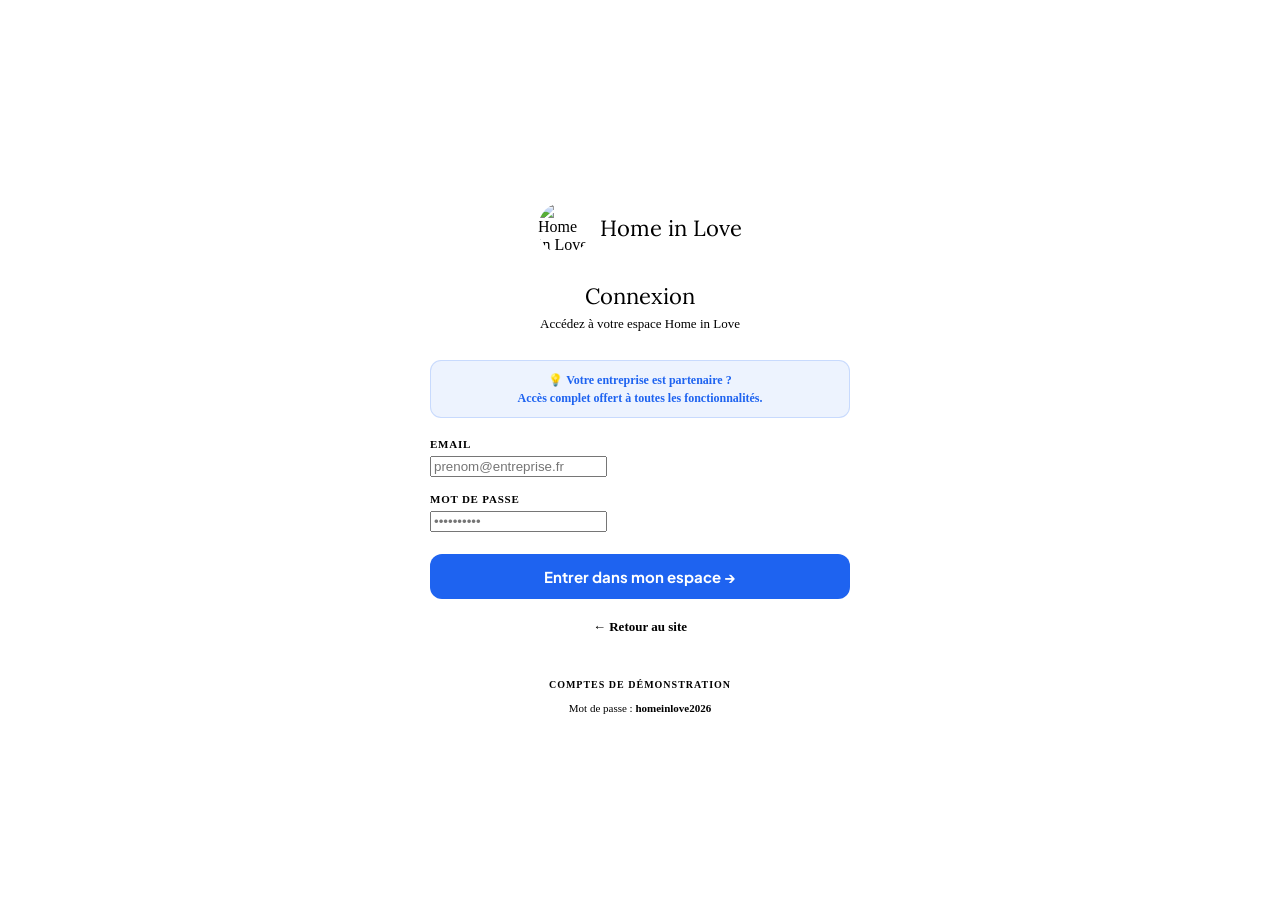
==== login.html @ 260aba8b "Create login.html" ====
<!DOCTYPE html>
<html lang="fr">
<head>
<meta charset="UTF-8">
<meta name="viewport" content="width=device-width, initial-scale=1.0">
<title>Connexion | Home in Love</title>
<link rel="preconnect" href="https://fonts.googleapis.com">
<link rel="preconnect" href="https://fonts.gstatic.com" crossorigin>
<link href="https://fonts.googleapis.com/css2?family=Lora:ital,wght@0,400;0,600;1,400&family=Plus+Jakarta+Sans:wght@400;600;700;800&display=swap" rel="stylesheet">
<link rel="stylesheet" href="css/base.css">
<style>
  body {
    min-height: 100vh;
    display: flex;
    flex-direction: column;
    background: var(--bg);
  }
  .login-wrap {
    flex: 1;
    display: flex;
    align-items: center;
    justify-content: center;
    padding: 40px 20px;
  }
  .login-card {
    background: var(--surf);
    border: 1px solid var(--border);
    border-radius: 22px;
    padding: 40px;
    width: 100%;
    max-width: 420px;
    box-shadow: 0 12px 48px var(--shadow);
    animation: modalUp 0.3s cubic-bezier(.22,1,.36,1);
  }
  @keyframes modalUp {
    from { opacity: 0; transform: translateY(24px); }
    to   { opacity: 1; transform: translateY(0); }
  }
  .login-logo {
    display: flex;
    align-items: center;
    gap: 10px;
    justify-content: center;
    margin-bottom: 28px;
  }
  .login-title {
    font-family: 'Lora', serif;
    font-size: 22px;
    text-align: center;
    color: var(--text);
    margin-bottom: 6px;
  }
  .login-sub {
    text-align: center;
    font-size: 13px;
    color: var(--muted);
    margin-bottom: 28px;
  }
  .form-group { margin-bottom: 16px; }
  .form-group label {
    display: block;
    font-size: 11px;
    font-weight: 800;
    color: var(--muted);
    text-transform: uppercase;
    letter-spacing: 0.07em;
    margin-bottom: 6px;
  }
  .login-notice {
    background: rgba(30,99,240,0.08);
    border: 1px solid rgba(30,99,240,0.18);
    border-radius: 11px;
    padding: 10px 14px;
    font-size: 12px;
    color: #1e63f0;
    font-weight: 600;
    margin-bottom: 20px;
    text-align: center;
    line-height: 1.5;
  }
  .btn-login {
    width: 100%;
    background: #1e63f0;
    color: #fff;
    border: none;
    border-radius: 12px;
    padding: 13px;
    font-family: 'Plus Jakarta Sans', sans-serif;
    font-size: 15px;
    font-weight: 700;
    cursor: pointer;
    transition: all 0.18s;
    margin-top: 6px;
  }
  .btn-login:hover {
    filter: brightness(1.1);
    transform: translateY(-1px);
    box-shadow: 0 8px 24px rgba(30,99,240,0.35);
  }
  .login-error {
    background: rgba(224,36,36,0.08);
    border: 1px solid rgba(224,36,36,0.2);
    border-radius: 10px;
    padding: 10px 14px;
    font-size: 13px;
    color: #e02424;
    font-weight: 600;
    margin-bottom: 16px;
    text-align: center;
    display: none;
  }
  .login-error.visible { display: block; }
  .login-back {
    display: block;
    text-align: center;
    margin-top: 20px;
    font-size: 13px;
    color: var(--muted);
    font-weight: 600;
    text-decoration: none;
    transition: color 0.15s;
  }
  .login-back:hover { color: var(--text); }
  .demo-hint {
    margin-top: 24px;
    border-top: 1px solid var(--border);
    padding-top: 20px;
  }
  .demo-hint-title {
    font-size: 10px;
    font-weight: 800;
    text-transform: uppercase;
    letter-spacing: 0.1em;
    color: var(--muted);
    margin-bottom: 12px;
    text-align: center;
  }
  .demo-accounts { display: flex; flex-direction: column; gap: 6px; }
  .demo-account {
    display: flex;
    align-items: center;
    justify-content: space-between;
    background: var(--surf2);
    border: 1px solid var(--border);
    border-radius: 9px;
    padding: 8px 12px;
    cursor: pointer;
    transition: all 0.15s;
    font-size: 12px;
  }
  .demo-account:hover { border-color: #1e63f0; background: rgba(30,99,240,0.06); }
  .demo-account-left { display: flex; align-items: center; gap: 10px; }
  .demo-avatar {
    width: 28px; height: 28px;
    border-radius: 50%;
    background: linear-gradient(135deg, #1e63f0, #0ba592);
    display: flex; align-items: center; justify-content: center;
    color: #fff; font-size: 10px; font-weight: 800;
    flex-shrink: 0;
  }
  .demo-avatar.no-partner { background: linear-gradient(135deg, #8494b8, #4e6080); }
  .demo-avatar.hil-agent  { background: linear-gradient(135deg, #0ba592, #059669); }
  .demo-avatar.hil-admin  { background: linear-gradient(135deg, #f59e0b, #d97706); }
  .demo-account-name  { font-weight: 700; color: var(--text); }
  .demo-account-projet { color: var(--muted); font-size: 11px; margin-top: 1px; }
  .demo-account-badge {
    font-size: 10px; font-weight: 800;
    padding: 2px 8px; border-radius: 100px; flex-shrink: 0;
  }
  .badge-partner   { background: rgba(11,165,146,0.1);  color: #0ba592; }
  .badge-nopartner { background: rgba(132,148,184,0.1); color: #8494b8; }
  .badge-agent     { background: rgba(11,165,146,0.1);  color: #0ba592; }
  .badge-admin     { background: rgba(245,158,11,0.1);  color: #d97706; }
  .demo-password { text-align: center; font-size: 11px; color: var(--muted); margin-top: 10px; }
  .demo-password strong { color: var(--text); }
  .demo-section-label {
    font-size: 10px; font-weight: 800; text-transform: uppercase;
    letter-spacing: .08em; color: var(--muted);
    margin: 12px 0 6px; text-align: left;
  }
</style>
</head>
<body>

<div class="login-wrap">
  <div class="login-card">

    <!-- Logo -->
    <div class="login-logo">
      <img src="img/hil-logo-round.png" alt="Home in Love" style="width:52px;height:52px;border-radius:50%;object-fit:cover;">
      <span style="font-family:'Lora',serif;font-size:22px;color:var(--text)">Home in Love</span>
    </div>

    <div class="login-title">Connexion</div>
    <div class="login-sub">Accédez à votre espace Home in Love</div>

    <div class="login-notice">
      💡 Votre entreprise est partenaire ? <br>Accès complet <strong>offert</strong> à toutes les fonctionnalités.
    </div>

    <div class="login-error" id="loginError">Email ou mot de passe incorrect.</div>

    <div class="form-group">
      <label>Email</label>
      <input type="email" id="emailInput" placeholder="prenom@entreprise.fr" autocomplete="email">
    </div>
    <div class="form-group">
      <label>Mot de passe</label>
      <input type="password" id="passwordInput" placeholder="••••••••••" autocomplete="current-password">
    </div>

    <button class="btn-login" onclick="handleLogin()">Entrer dans mon espace →</button>

    <a href="index.html" class="login-back">← Retour au site</a>

    <!-- Demo accounts -->
    <div class="demo-hint">
      <div class="demo-hint-title">Comptes de démonstration</div>
      <div id="demoAccounts"></div>
      <div class="demo-password">Mot de passe : <strong>homeinlove2026</strong></div>
    </div>

  </div>
</div>

<script src="js/auth.js"></script>
<script>
  authLogoutOnLoginPage();

  const projetLabels = {
    location:       '🔍 Recherche location',
    achat:          '🔑 Recherche achat',
    'mise-location':'🏠 Mise en location',
    vente:          '💰 Mise en vente',
    renovation:     '🔨 Rénovation',
    investissement: '📈 Investissement',
    gestion:        '🏘️ Gestion locative',
  };

  const container = document.getElementById('demoAccounts');

  // Salariés
  const labelSal = document.createElement('div');
  labelSal.className = 'demo-section-label';
  labelSal.textContent = '👤 Espace salarié';
  container.appendChild(labelSal);

  DEMO_USERS.filter(u => u.role === 'salarie' || !u.role).forEach(u => {
    const div = document.createElement('div');
    div.className = 'demo-account';
    div.onclick = () => {
      document.getElementById('emailInput').value    = u.email;
      document.getElementById('passwordInput').value = DEMO_PASSWORD;
    };
    div.innerHTML = `
      <div class="demo-account-left">
        <div class="demo-avatar ${u.partenaire ? '' : 'no-partner'}">${u.avatar}</div>
        <div>
          <div class="demo-account-name">${u.prenom} ${u.nom}</div>
          <div class="demo-account-projet">${projetLabels[u.projetType] || '📋 Autre'}${u.entreprise ? ' · ' + u.entreprise : ''}</div>
        </div>
      </div>
      <div class="demo-account-badge ${u.partenaire ? 'badge-partner' : 'badge-nopartner'}">
        ${u.partenaire ? '👔 Partenaire' : '👤 Sans partenaire'}
      </div>
    `;
    container.appendChild(div);
  });

  // Équipe HIL
  const labelHIL = document.createElement('div');
  labelHIL.className = 'demo-section-label';
  labelHIL.textContent = '🏢 Espace mandataire';
  container.appendChild(labelHIL);

  DEMO_USERS.filter(u => u.role === 'mandataire' || u.role === 'admin').forEach(u => {
    const div = document.createElement('div');
    div.className = 'demo-account';
    div.onclick = () => {
      document.getElementById('emailInput').value    = u.email;
      document.getElementById('passwordInput').value = DEMO_PASSWORD;
    };
    div.innerHTML = `
      <div class="demo-account-left">
        <div class="demo-avatar ${u.role === 'admin' ? 'hil-admin' : 'hil-agent'}">${u.avatar}</div>
        <div>
          <div class="demo-account-name">${u.prenom} ${u.nom}</div>
          <div class="demo-account-projet">${u.email}</div>
        </div>
      </div>
      <div class="demo-account-badge ${u.role === 'admin' ? 'badge-admin' : 'badge-agent'}">
        ${u.role === 'admin' ? '⚙️ Admin' : '🏠 Mandataire'}
      </div>
    `;
    container.appendChild(div);
  });

  function handleLogin() {
    const email    = document.getElementById('emailInput').value.trim();
    const password = document.getElementById('passwordInput').value;
    const error    = document.getElementById('loginError');
    error.classList.remove('visible');

    const user = authLoginAndRedirect(email, password);
    if (!user) {
      error.classList.add('visible');
      document.getElementById('passwordInput').value = '';
    }
  }

  document.getElementById('passwordInput').addEventListener('keydown', e => {
    if (e.key === 'Enter') handleLogin();
  });
  document.getElementById('emailInput').addEventListener('keydown', e => {
    if (e.key === 'Enter') handleLogin();
  });
</script>
</body>
</html>
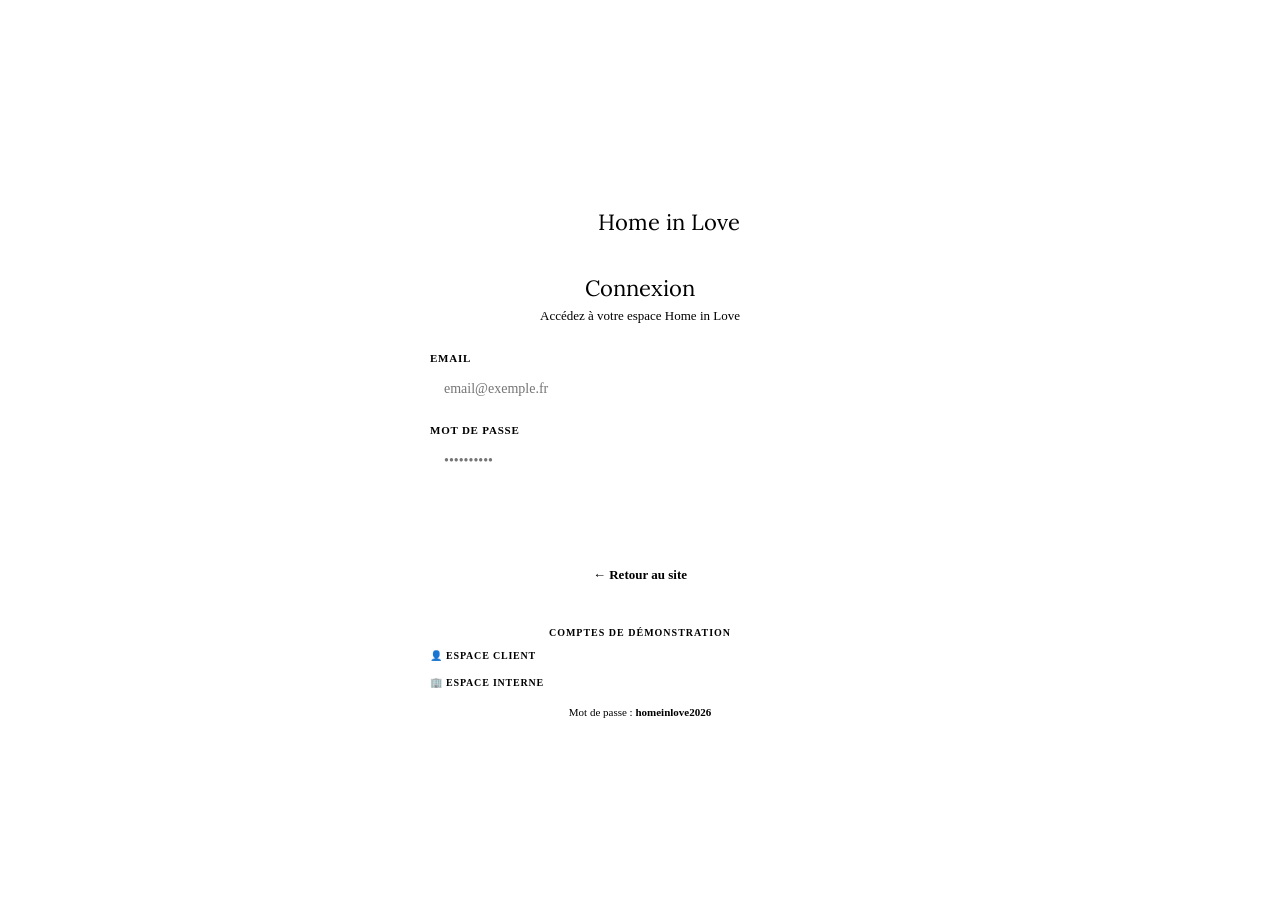
==== commit 86cf43ee: "Update login.html" ====
--- a/login.html
+++ b/login.html
@@ -7,177 +7,93 @@
 <link rel="preconnect" href="https://fonts.googleapis.com">
 <link rel="preconnect" href="https://fonts.gstatic.com" crossorigin>
 <link href="https://fonts.googleapis.com/css2?family=Lora:ital,wght@0,400;0,600;1,400&family=Plus+Jakarta+Sans:wght@400;600;700;800&display=swap" rel="stylesheet">
-<link rel="stylesheet" href="css/base.css">
+<link rel="stylesheet" href="base.css">
 <style>
-  body {
-    min-height: 100vh;
-    display: flex;
-    flex-direction: column;
-    background: var(--bg);
-  }
-  .login-wrap {
-    flex: 1;
-    display: flex;
-    align-items: center;
-    justify-content: center;
-    padding: 40px 20px;
-  }
+  body { min-height:100vh; display:flex; flex-direction:column; background:var(--bg); }
+  .login-wrap { flex:1; display:flex; align-items:center; justify-content:center; padding:40px 20px; }
   .login-card {
-    background: var(--surf);
-    border: 1px solid var(--border);
-    border-radius: 22px;
-    padding: 40px;
-    width: 100%;
-    max-width: 420px;
-    box-shadow: 0 12px 48px var(--shadow);
-    animation: modalUp 0.3s cubic-bezier(.22,1,.36,1);
-  }
-  @keyframes modalUp {
-    from { opacity: 0; transform: translateY(24px); }
-    to   { opacity: 1; transform: translateY(0); }
-  }
-  .login-logo {
-    display: flex;
-    align-items: center;
-    gap: 10px;
-    justify-content: center;
-    margin-bottom: 28px;
-  }
-  .login-title {
-    font-family: 'Lora', serif;
-    font-size: 22px;
-    text-align: center;
-    color: var(--text);
-    margin-bottom: 6px;
-  }
-  .login-sub {
-    text-align: center;
-    font-size: 13px;
-    color: var(--muted);
-    margin-bottom: 28px;
-  }
-  .form-group { margin-bottom: 16px; }
+    background:var(--surf); border:1px solid var(--border);
+    border-radius:22px; padding:40px; width:100%; max-width:420px;
+    box-shadow:0 12px 48px var(--shadow);
+    animation:modalUp .3s cubic-bezier(.22,1,.36,1);
+  }
+  @keyframes modalUp { from{opacity:0;transform:translateY(24px)} to{opacity:1;transform:translateY(0)} }
+  .login-logo { display:flex; align-items:center; gap:10px; justify-content:center; margin-bottom:28px; }
+  .login-logo-mark {
+    width:48px; height:48px; border-radius:14px;
+    background:linear-gradient(135deg,var(--accent),var(--teal));
+    display:flex; align-items:center; justify-content:center;
+    color:#fff; font-size:14px; font-weight:800; letter-spacing:.5px;
+  }
+  .login-title { font-family:'Lora',serif; font-size:22px; text-align:center; color:var(--text); margin-bottom:6px; }
+  .login-sub { text-align:center; font-size:13px; color:var(--muted); margin-bottom:28px; }
+  .form-group { margin-bottom:16px; }
   .form-group label {
-    display: block;
-    font-size: 11px;
-    font-weight: 800;
-    color: var(--muted);
-    text-transform: uppercase;
-    letter-spacing: 0.07em;
-    margin-bottom: 6px;
-  }
-  .login-notice {
-    background: rgba(30,99,240,0.08);
-    border: 1px solid rgba(30,99,240,0.18);
-    border-radius: 11px;
-    padding: 10px 14px;
-    font-size: 12px;
-    color: #1e63f0;
-    font-weight: 600;
-    margin-bottom: 20px;
-    text-align: center;
-    line-height: 1.5;
-  }
+    display:block; font-size:11px; font-weight:800; color:var(--muted);
+    text-transform:uppercase; letter-spacing:.07em; margin-bottom:6px;
+  }
+  .form-group input {
+    width:100%; border:1.5px solid var(--border); border-radius:11px;
+    padding:11px 14px; font-size:14px; font-family:inherit; color:var(--text);
+    background:var(--surf); transition:border-color .15s;
+  }
+  .form-group input:focus { outline:none; border-color:var(--accent); }
+  .login-error {
+    background:rgba(224,36,36,.08); border:1px solid rgba(224,36,36,.2);
+    border-radius:10px; padding:10px 14px; font-size:13px; color:#e02424;
+    font-weight:600; margin-bottom:16px; text-align:center; display:none;
+  }
+  .login-error.visible { display:block; }
   .btn-login {
-    width: 100%;
-    background: #1e63f0;
-    color: #fff;
-    border: none;
-    border-radius: 12px;
-    padding: 13px;
-    font-family: 'Plus Jakarta Sans', sans-serif;
-    font-size: 15px;
-    font-weight: 700;
-    cursor: pointer;
-    transition: all 0.18s;
-    margin-top: 6px;
-  }
-  .btn-login:hover {
-    filter: brightness(1.1);
-    transform: translateY(-1px);
-    box-shadow: 0 8px 24px rgba(30,99,240,0.35);
-  }
-  .login-error {
-    background: rgba(224,36,36,0.08);
-    border: 1px solid rgba(224,36,36,0.2);
-    border-radius: 10px;
-    padding: 10px 14px;
-    font-size: 13px;
-    color: #e02424;
-    font-weight: 600;
-    margin-bottom: 16px;
-    text-align: center;
-    display: none;
-  }
-  .login-error.visible { display: block; }
+    width:100%; background:var(--accent); color:#fff; border:none;
+    border-radius:12px; padding:13px; font-family:'Plus Jakarta Sans',sans-serif;
+    font-size:15px; font-weight:700; cursor:pointer; transition:all .18s; margin-top:6px;
+  }
+  .btn-login:hover { filter:brightness(1.1); transform:translateY(-1px); box-shadow:0 8px 24px rgba(30,99,240,.35); }
   .login-back {
-    display: block;
-    text-align: center;
-    margin-top: 20px;
-    font-size: 13px;
-    color: var(--muted);
-    font-weight: 600;
-    text-decoration: none;
-    transition: color 0.15s;
-  }
-  .login-back:hover { color: var(--text); }
-  .demo-hint {
-    margin-top: 24px;
-    border-top: 1px solid var(--border);
-    padding-top: 20px;
-  }
+    display:block; text-align:center; margin-top:20px;
+    font-size:13px; color:var(--muted); font-weight:600; text-decoration:none; transition:color .15s;
+  }
+  .login-back:hover { color:var(--text); }
+
+  /* Demo accounts */
+  .demo-hint { margin-top:24px; border-top:1px solid var(--border); padding-top:20px; }
   .demo-hint-title {
-    font-size: 10px;
-    font-weight: 800;
-    text-transform: uppercase;
-    letter-spacing: 0.1em;
-    color: var(--muted);
-    margin-bottom: 12px;
-    text-align: center;
-  }
-  .demo-accounts { display: flex; flex-direction: column; gap: 6px; }
+    font-size:10px; font-weight:800; text-transform:uppercase;
+    letter-spacing:.1em; color:var(--muted); margin-bottom:12px; text-align:center;
+  }
+  .demo-section-label {
+    font-size:10px; font-weight:800; text-transform:uppercase;
+    letter-spacing:.08em; color:var(--muted); margin:10px 0 6px;
+  }
+  .demo-accounts { display:flex; flex-direction:column; gap:6px; }
   .demo-account {
-    display: flex;
-    align-items: center;
-    justify-content: space-between;
-    background: var(--surf2);
-    border: 1px solid var(--border);
-    border-radius: 9px;
-    padding: 8px 12px;
-    cursor: pointer;
-    transition: all 0.15s;
-    font-size: 12px;
-  }
-  .demo-account:hover { border-color: #1e63f0; background: rgba(30,99,240,0.06); }
-  .demo-account-left { display: flex; align-items: center; gap: 10px; }
+    display:flex; align-items:center; justify-content:space-between;
+    background:var(--surf2); border:1px solid var(--border);
+    border-radius:9px; padding:9px 12px; cursor:pointer;
+    transition:all .15s; font-size:12px;
+  }
+  .demo-account:hover { border-color:var(--accent); background:rgba(30,99,240,.06); }
+  .demo-account-left { display:flex; align-items:center; gap:10px; }
   .demo-avatar {
-    width: 28px; height: 28px;
-    border-radius: 50%;
-    background: linear-gradient(135deg, #1e63f0, #0ba592);
-    display: flex; align-items: center; justify-content: center;
-    color: #fff; font-size: 10px; font-weight: 800;
-    flex-shrink: 0;
-  }
-  .demo-avatar.no-partner { background: linear-gradient(135deg, #8494b8, #4e6080); }
-  .demo-avatar.hil-agent  { background: linear-gradient(135deg, #0ba592, #059669); }
-  .demo-avatar.hil-admin  { background: linear-gradient(135deg, #f59e0b, #d97706); }
-  .demo-account-name  { font-weight: 700; color: var(--text); }
-  .demo-account-projet { color: var(--muted); font-size: 11px; margin-top: 1px; }
-  .demo-account-badge {
-    font-size: 10px; font-weight: 800;
-    padding: 2px 8px; border-radius: 100px; flex-shrink: 0;
-  }
-  .badge-partner   { background: rgba(11,165,146,0.1);  color: #0ba592; }
-  .badge-nopartner { background: rgba(132,148,184,0.1); color: #8494b8; }
-  .badge-agent     { background: rgba(11,165,146,0.1);  color: #0ba592; }
-  .badge-admin     { background: rgba(245,158,11,0.1);  color: #d97706; }
-  .demo-password { text-align: center; font-size: 11px; color: var(--muted); margin-top: 10px; }
-  .demo-password strong { color: var(--text); }
-  .demo-section-label {
-    font-size: 10px; font-weight: 800; text-transform: uppercase;
-    letter-spacing: .08em; color: var(--muted);
-    margin: 12px 0 6px; text-align: left;
-  }
+    width:30px; height:30px; border-radius:50%;
+    display:flex; align-items:center; justify-content:center;
+    color:#fff; font-size:11px; font-weight:800; flex-shrink:0;
+  }
+  .avatar-client  { background:linear-gradient(135deg,var(--accent),var(--teal)); }
+  .avatar-ops     { background:linear-gradient(135deg,var(--teal),#059669); }
+  .avatar-admin   { background:linear-gradient(135deg,#f59e0b,#d97706); }
+  .demo-account-name  { font-weight:700; color:var(--text); }
+  .demo-account-sub   { font-size:11px; color:var(--muted); margin-top:1px; }
+  .demo-badge {
+    font-size:10px; font-weight:800; padding:3px 9px;
+    border-radius:100px; flex-shrink:0;
+  }
+  .badge-client { background:rgba(30,99,240,.1);  color:var(--accent); }
+  .badge-ops    { background:rgba(11,165,146,.1); color:var(--teal);   }
+  .badge-admin  { background:rgba(245,158,11,.1); color:#d97706;       }
+  .demo-password { text-align:center; font-size:11px; color:var(--muted); margin-top:12px; }
+  .demo-password strong { color:var(--text); }
 </style>
 </head>
 <body>
@@ -185,24 +101,19 @@
 <div class="login-wrap">
   <div class="login-card">
 
-    <!-- Logo -->
     <div class="login-logo">
-      <img src="img/hil-logo-round.png" alt="Home in Love" style="width:52px;height:52px;border-radius:50%;object-fit:cover;">
+      <div class="login-logo-mark">HIL</div>
       <span style="font-family:'Lora',serif;font-size:22px;color:var(--text)">Home in Love</span>
     </div>
 
     <div class="login-title">Connexion</div>
     <div class="login-sub">Accédez à votre espace Home in Love</div>
 
-    <div class="login-notice">
-      💡 Votre entreprise est partenaire ? <br>Accès complet <strong>offert</strong> à toutes les fonctionnalités.
-    </div>
-
     <div class="login-error" id="loginError">Email ou mot de passe incorrect.</div>
 
     <div class="form-group">
       <label>Email</label>
-      <input type="email" id="emailInput" placeholder="prenom@entreprise.fr" autocomplete="email">
+      <input type="email" id="emailInput" placeholder="email@exemple.fr" autocomplete="email">
     </div>
     <div class="form-group">
       <label>Mot de passe</label>
@@ -213,107 +124,99 @@
 
     <a href="index.html" class="login-back">← Retour au site</a>
 
-    <!-- Demo accounts -->
+    <!-- Comptes démo -->
     <div class="demo-hint">
       <div class="demo-hint-title">Comptes de démonstration</div>
-      <div id="demoAccounts"></div>
+
+      <div class="demo-section-label">👤 Espace client</div>
+      <div class="demo-accounts" id="demoClients"></div>
+
+      <div class="demo-section-label">🏢 Espace interne</div>
+      <div class="demo-accounts" id="demoInternes"></div>
+
       <div class="demo-password">Mot de passe : <strong>homeinlove2026</strong></div>
     </div>
 
   </div>
 </div>
 
-<script src="js/auth.js"></script>
+<script src="auth.js"></script>
 <script>
-  authLogoutOnLoginPage();
-
-  const projetLabels = {
-    location:       '🔍 Recherche location',
-    achat:          '🔑 Recherche achat',
-    'mise-location':'🏠 Mise en location',
-    vente:          '💰 Mise en vente',
-    renovation:     '🔨 Rénovation',
-    investissement: '📈 Investissement',
-    gestion:        '🏘️ Gestion locative',
-  };
-
-  const container = document.getElementById('demoAccounts');
-
-  // Salariés
-  const labelSal = document.createElement('div');
-  labelSal.className = 'demo-section-label';
-  labelSal.textContent = '👤 Espace salarié';
-  container.appendChild(labelSal);
-
-  DEMO_USERS.filter(u => u.role === 'salarie' || !u.role).forEach(u => {
-    const div = document.createElement('div');
+  authLogoutSilent();
+
+  var DEMO_DISPLAY = [
+    {
+      email    : 'client@demo.fr',
+      avatar   : 'SM',
+      nom      : 'Sophie Martin',
+      sub      : '6 projets — Achat, Location, Invest…',
+      role     : 'client',
+      avatarCls: 'avatar-client',
+      badgeCls : 'badge-client',
+      badgeTxt : 'Client',
+    },
+    {
+      email    : 'ops@homeinlove.fr',
+      avatar   : 'CD',
+      nom      : 'Claire Dupont',
+      sub      : 'Opérationnelle Production',
+      role     : 'ops_production',
+      avatarCls: 'avatar-ops',
+      badgeCls : 'badge-ops',
+      badgeTxt : 'Mandataire',
+    },
+    {
+      email    : 'admin@homeinlove.fr',
+      avatar   : 'AH',
+      nom      : 'Admin HIL',
+      sub      : 'Accès total',
+      role     : 'superadmin',
+      avatarCls: 'avatar-admin',
+      badgeCls : 'badge-admin',
+      badgeTxt : 'Super Admin',
+    },
+  ];
+
+  function makeCard(u) {
+    var div = document.createElement('div');
     div.className = 'demo-account';
-    div.onclick = () => {
+    div.onclick = function() {
       document.getElementById('emailInput').value    = u.email;
       document.getElementById('passwordInput').value = DEMO_PASSWORD;
     };
-    div.innerHTML = `
-      <div class="demo-account-left">
-        <div class="demo-avatar ${u.partenaire ? '' : 'no-partner'}">${u.avatar}</div>
-        <div>
-          <div class="demo-account-name">${u.prenom} ${u.nom}</div>
-          <div class="demo-account-projet">${projetLabels[u.projetType] || '📋 Autre'}${u.entreprise ? ' · ' + u.entreprise : ''}</div>
-        </div>
-      </div>
-      <div class="demo-account-badge ${u.partenaire ? 'badge-partner' : 'badge-nopartner'}">
-        ${u.partenaire ? '👔 Partenaire' : '👤 Sans partenaire'}
-      </div>
-    `;
-    container.appendChild(div);
+    div.innerHTML =
+      '<div class="demo-account-left">' +
+        '<div class="demo-avatar ' + u.avatarCls + '">' + u.avatar + '</div>' +
+        '<div>' +
+          '<div class="demo-account-name">' + u.nom + '</div>' +
+          '<div class="demo-account-sub">' + u.sub + '</div>' +
+        '</div>' +
+      '</div>' +
+      '<div class="demo-badge ' + u.badgeCls + '">' + u.badgeTxt + '</div>';
+    return div;
+  }
+
+  DEMO_DISPLAY.filter(function(u){ return u.role === 'client'; }).forEach(function(u){
+    document.getElementById('demoClients').appendChild(makeCard(u));
   });
-
-  // Équipe HIL
-  const labelHIL = document.createElement('div');
-  labelHIL.className = 'demo-section-label';
-  labelHIL.textContent = '🏢 Espace mandataire';
-  container.appendChild(labelHIL);
-
-  DEMO_USERS.filter(u => u.role === 'mandataire' || u.role === 'admin').forEach(u => {
-    const div = document.createElement('div');
-    div.className = 'demo-account';
-    div.onclick = () => {
-      document.getElementById('emailInput').value    = u.email;
-      document.getElementById('passwordInput').value = DEMO_PASSWORD;
-    };
-    div.innerHTML = `
-      <div class="demo-account-left">
-        <div class="demo-avatar ${u.role === 'admin' ? 'hil-admin' : 'hil-agent'}">${u.avatar}</div>
-        <div>
-          <div class="demo-account-name">${u.prenom} ${u.nom}</div>
-          <div class="demo-account-projet">${u.email}</div>
-        </div>
-      </div>
-      <div class="demo-account-badge ${u.role === 'admin' ? 'badge-admin' : 'badge-agent'}">
-        ${u.role === 'admin' ? '⚙️ Admin' : '🏠 Mandataire'}
-      </div>
-    `;
-    container.appendChild(div);
+  DEMO_DISPLAY.filter(function(u){ return u.role !== 'client'; }).forEach(function(u){
+    document.getElementById('demoInternes').appendChild(makeCard(u));
   });
 
   function handleLogin() {
-    const email    = document.getElementById('emailInput').value.trim();
-    const password = document.getElementById('passwordInput').value;
-    const error    = document.getElementById('loginError');
+    var email    = document.getElementById('emailInput').value.trim();
+    var password = document.getElementById('passwordInput').value;
+    var error    = document.getElementById('loginError');
     error.classList.remove('visible');
-
-    const user = authLoginAndRedirect(email, password);
+    var user = authLoginAndRedirect(email, password);
     if (!user) {
       error.classList.add('visible');
       document.getElementById('passwordInput').value = '';
     }
   }
 
-  document.getElementById('passwordInput').addEventListener('keydown', e => {
-    if (e.key === 'Enter') handleLogin();
-  });
-  document.getElementById('emailInput').addEventListener('keydown', e => {
-    if (e.key === 'Enter') handleLogin();
-  });
+  document.getElementById('passwordInput').addEventListener('keydown', function(e){ if(e.key==='Enter') handleLogin(); });
+  document.getElementById('emailInput').addEventListener('keydown',    function(e){ if(e.key==='Enter') handleLogin(); });
 </script>
 </body>
 </html>
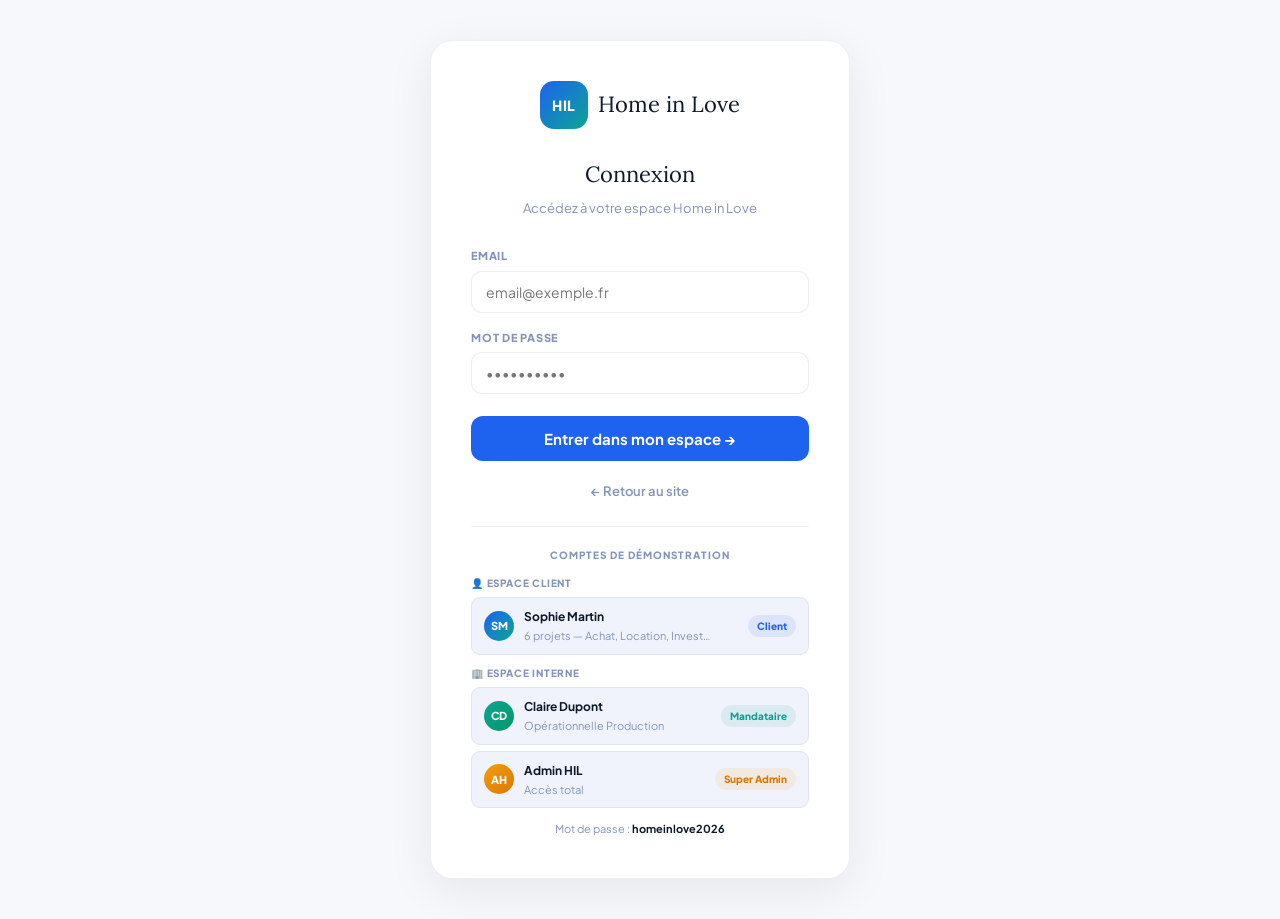
==== commit fae32974: "Update login.html" ====
--- a/login.html
+++ b/login.html
@@ -7,7 +7,7 @@
 <link rel="preconnect" href="https://fonts.googleapis.com">
 <link rel="preconnect" href="https://fonts.gstatic.com" crossorigin>
 <link href="https://fonts.googleapis.com/css2?family=Lora:ital,wght@0,400;0,600;1,400&family=Plus+Jakarta+Sans:wght@400;600;700;800&display=swap" rel="stylesheet">
-<link rel="stylesheet" href="base.css">
+<link rel="stylesheet" href="css/base.css">
 <style>
   body { min-height:100vh; display:flex; flex-direction:column; background:var(--bg); }
   .login-wrap { flex:1; display:flex; align-items:center; justify-content:center; padding:40px 20px; }
@@ -140,7 +140,7 @@
   </div>
 </div>
 
-<script src="auth.js"></script>
+<script src="js/auth.js"></script>
 <script>
   authLogoutSilent();
 
--- a/css/base.css
+++ b/css/base.css
@@ -0,0 +1,476 @@
+/* ─── VARIABLES ──────────────────────────────────────────────────────────── */
+:root {
+  --accent:   #1e63f0;
+  --accent-l: rgba(30,99,240,0.09);
+  --teal:     #0ba592;
+  --teal-l:   rgba(11,165,146,0.09);
+  --gold:     #c47a00;
+  --gold-l:   rgba(196,122,0,0.09);
+  --green:    #16a34a;
+  --green-l:  rgba(22,163,74,0.09);
+  --purple:   #7c3aed;
+  --purple-l: rgba(124,58,237,0.09);
+  --red:      #e02424;
+
+  /* Light theme */
+  --bg:      #f7f8fc;
+  --surf:    #ffffff;
+  --surf2:   #f0f3fb;
+  --surf3:   #e6eaf7;
+  --border:  rgba(15,30,80,0.07);
+  --text:    #0d1829;
+  --muted:   #8494b8;
+  --shadow:  rgba(0,0,0,0.07);
+}
+
+body.dark {
+  --bg:      #08111e;
+  --surf:    #101826;
+  --surf2:   #19243a;
+  --surf3:   #212d45;
+  --border:  rgba(255,255,255,0.06);
+  --text:    #dde4f8;
+  --muted:   #4e6080;
+  --shadow:  rgba(0,0,0,0.3);
+}
+
+/* ─── RESET ──────────────────────────────────────────────────────────────── */
+*, *::before, *::after { box-sizing: border-box; margin: 0; padding: 0; }
+html { scroll-behavior: smooth; }
+body {
+  font-family: 'Plus Jakarta Sans', sans-serif;
+  background: var(--bg);
+  color: var(--text);
+  transition: background 0.35s, color 0.35s;
+  line-height: 1.6;
+}
+a { text-decoration: none; color: inherit; }
+button { font-family: inherit; cursor: pointer; }
+img { max-width: 100%; }
+::-webkit-scrollbar { width: 5px; }
+::-webkit-scrollbar-thumb { background: var(--surf3); border-radius: 3px; }
+
+/* ─── TYPOGRAPHY ─────────────────────────────────────────────────────────── */
+.lora { font-family: 'Lora', serif; }
+h1, h2, h3 { font-family: 'Lora', serif; line-height: 1.15; }
+h1 { font-size: clamp(32px, 5vw, 58px); font-weight: 600; }
+h2 { font-size: clamp(24px, 3.5vw, 38px); font-weight: 600; }
+h3 { font-size: 16px; font-weight: 700; font-family: 'Plus Jakarta Sans', sans-serif; }
+
+.text-accent  { color: var(--accent); }
+.text-teal    { color: var(--teal); }
+.text-gold    { color: var(--gold); }
+.text-green   { color: var(--green); }
+.text-purple  { color: var(--purple); }
+.text-muted   { color: var(--muted); }
+.text-center  { text-align: center; }
+
+.gradient-text {
+  background: linear-gradient(135deg, var(--accent) 0%, var(--teal) 100%);
+  -webkit-background-clip: text;
+  -webkit-text-fill-color: transparent;
+  background-clip: text;
+}
+
+/* ─── LAYOUT ─────────────────────────────────────────────────────────────── */
+.container {
+  max-width: 1160px;
+  margin: 0 auto;
+  padding: 0 24px;
+}
+.section { padding: 72px 0; }
+.section-tinted { background: var(--surf2); }
+
+/* ─── CARD ───────────────────────────────────────────────────────────────── */
+.card {
+  background: var(--surf);
+  border: 1px solid var(--border);
+  border-radius: 18px;
+  transition: box-shadow 0.22s, transform 0.22s;
+}
+.card-lift:hover {
+  transform: translateY(-3px);
+  box-shadow: 0 14px 40px var(--shadow);
+}
+
+/* ─── BUTTONS ────────────────────────────────────────────────────────────── */
+.btn {
+  display: inline-flex;
+  align-items: center;
+  justify-content: center;
+  gap: 6px;
+  border: none;
+  border-radius: 12px;
+  font-weight: 700;
+  font-size: 14px;
+  padding: 11px 22px;
+  cursor: pointer;
+  transition: all 0.18s;
+  letter-spacing: -0.01em;
+  white-space: nowrap;
+}
+.btn-sm  { padding: 8px 16px; font-size: 13px; border-radius: 10px; }
+.btn-lg  { padding: 14px 30px; font-size: 15px; }
+.w-full  { width: 100%; justify-content: center; }
+
+.btn-primary {
+  background: var(--accent);
+  color: #fff;
+}
+.btn-primary:hover {
+  filter: brightness(1.1);
+  transform: translateY(-1px);
+  box-shadow: 0 8px 24px rgba(30,99,240,0.4);
+}
+
+.btn-teal {
+  background: var(--teal);
+  color: #fff;
+}
+.btn-teal:hover {
+  filter: brightness(1.08);
+  transform: translateY(-1px);
+  box-shadow: 0 8px 24px rgba(11,165,146,0.4);
+}
+
+.btn-outline {
+  background: transparent;
+  color: var(--text);
+  border: 1.5px solid var(--border);
+}
+.btn-outline:hover {
+  background: var(--surf2);
+  border-color: var(--muted);
+}
+
+.btn-ghost {
+  background: transparent;
+  color: var(--muted);
+  border: none;
+  font-size: 13px;
+  font-weight: 600;
+  padding: 6px 10px;
+  border-radius: 8px;
+}
+.btn-ghost:hover { background: var(--surf2); color: var(--text); }
+
+/* ─── NAVBAR ─────────────────────────────────────────────────────────────── */
+.navbar {
+  position: sticky;
+  top: 0;
+  z-index: 100;
+  background: rgba(var(--bg-rgb, 247,248,252), 0.88);
+  backdrop-filter: blur(22px);
+  border-bottom: 1px solid var(--border);
+  transition: background 0.35s;
+}
+body.dark .navbar { background: rgba(8,17,30,0.9); }
+body.light .navbar { background: rgba(247,248,252,0.9); }
+
+.nav-inner {
+  max-width: 1160px;
+  margin: 0 auto;
+  padding: 0 24px;
+  height: 60px;
+  display: flex;
+  align-items: center;
+  gap: 16px;
+}
+
+.logo {
+  display: flex;
+  align-items: center;
+  gap: 9px;
+  flex-shrink: 0;
+}
+.logo-mark {
+  width: 32px;
+  height: 32px;
+  border-radius: 9px;
+  background: linear-gradient(135deg, var(--accent), var(--teal));
+  display: flex;
+  align-items: center;
+  justify-content: center;
+  color: #fff;
+  font-size: 16px;
+  font-weight: 800;
+  overflow: hidden;
+}
+.logo-mark img { width: 100%; height: 100%; object-fit: cover; }
+.logo-text {
+  font-family: 'Lora', serif;
+  font-size: 19px;
+  color: var(--text);
+}
+
+.nav-links {
+  display: flex;
+  align-items: center;
+  gap: 2px;
+  flex: 1;
+  justify-content: center;
+}
+.nav-link {
+  background: transparent;
+  border: none;
+  padding: 8px 14px;
+  border-radius: 10px;
+  font-weight: 600;
+  font-size: 13px;
+  color: var(--muted);
+  cursor: pointer;
+  transition: all 0.18s;
+  text-decoration: none;
+  white-space: nowrap;
+}
+.nav-link:hover, .nav-link.active { color: var(--accent); background: var(--accent-l); }
+
+.nav-right { display: flex; align-items: center; gap: 10px; flex-shrink: 0; }
+
+.btn-theme {
+  background: var(--surf2);
+  border: 1px solid var(--border);
+  border-radius: 9px;
+  padding: 6px 10px;
+  font-size: 15px;
+  cursor: pointer;
+  transition: all 0.2s;
+}
+.btn-theme:hover { background: var(--surf3); }
+
+.nav-burger { display: none; background: none; border: none; font-size: 22px; color: var(--text); cursor: pointer; }
+
+.nav-mobile {
+  display: none;
+  flex-direction: column;
+  border-top: 1px solid var(--border);
+  padding: 8px 16px 12px;
+}
+.nav-mobile.open { display: flex; }
+.nav-mobile-link {
+  padding: 10px 8px;
+  font-weight: 600;
+  font-size: 14px;
+  color: var(--text);
+  border-bottom: 1px solid var(--border);
+  text-decoration: none;
+}
+.nav-mobile-link:last-child { border: none; }
+
+@media (max-width: 768px) {
+  .nav-links, .nav-right { display: none; }
+  .nav-burger { display: block; margin-left: auto; }
+}
+
+/* ─── SECTION HEADER ─────────────────────────────────────────────────────── */
+.section-header { text-align: center; margin-bottom: 48px; }
+.section-label {
+  font-size: 11px;
+  font-weight: 800;
+  text-transform: uppercase;
+  letter-spacing: 0.09em;
+  margin-bottom: 10px;
+}
+.section-title { color: var(--text); margin-bottom: 8px; }
+.section-sub { color: var(--muted); font-size: 15px; }
+
+/* ─── GRIDS ──────────────────────────────────────────────────────────────── */
+.grid-2 { display: grid; grid-template-columns: 1fr 1fr; gap: 20px; }
+.grid-3 { display: grid; grid-template-columns: repeat(3, 1fr); gap: 20px; }
+.grid-4 { display: grid; grid-template-columns: repeat(4, 1fr); gap: 16px; }
+
+@media (max-width: 1024px) { .grid-4 { grid-template-columns: repeat(2, 1fr); } }
+@media (max-width: 768px)  { .grid-3, .grid-2 { grid-template-columns: 1fr; } }
+@media (max-width: 640px)  { .grid-4 { grid-template-columns: 1fr; } }
+
+/* ─── BADGES & TAGS ──────────────────────────────────────────────────────── */
+.badge {
+  display: inline-flex;
+  align-items: center;
+  padding: 3px 10px;
+  border-radius: 100px;
+  font-size: 11px;
+  font-weight: 800;
+  letter-spacing: 0.02em;
+}
+.badge-green { background: var(--green-l); color: var(--green); border: 1px solid rgba(22,163,74,0.2); }
+.badge-teal  { background: var(--teal-l);  color: var(--teal);  border: 1px solid rgba(11,165,146,0.2); }
+.badge-gold  { background: var(--gold-l);  color: var(--gold);  border: 1px solid rgba(196,122,0,0.2); }
+.badge-accent{ background: var(--accent-l);color: var(--accent);border: 1px solid rgba(30,99,240,0.2); }
+
+.tag {
+  display: inline-flex;
+  align-items: center;
+  padding: 3px 9px;
+  border-radius: 100px;
+  font-size: 11px;
+  font-weight: 700;
+}
+.tag-accent { background: var(--accent-l); color: var(--accent); }
+.tag-teal   { background: var(--teal-l);   color: var(--teal); }
+.tag-gold   { background: var(--gold-l);   color: var(--gold); }
+.tag-purple { background: var(--purple-l); color: var(--purple); }
+.tag { background: var(--surf2); color: var(--muted); }
+
+/* ─── ICON BACKGROUNDS ───────────────────────────────────────────────────── */
+.accent-bg { background: var(--accent-l); }
+.teal-bg   { background: var(--teal-l); }
+.gold-bg   { background: var(--gold-l); }
+.purple-bg { background: var(--purple-l); }
+
+/* ─── PROGRESS BAR ───────────────────────────────────────────────────────── */
+.progress-bar {
+  height: 6px;
+  background: var(--surf3);
+  border-radius: 100px;
+  overflow: hidden;
+}
+.progress-fill {
+  height: 100%;
+  background: linear-gradient(90deg, var(--accent), var(--teal));
+  border-radius: 100px;
+  transition: width 0.6s cubic-bezier(.22,1,.36,1);
+}
+
+/* ─── FORMS ──────────────────────────────────────────────────────────────── */
+input, textarea, select {
+  background: var(--surf2);
+  border: 1.5px solid var(--border);
+  border-radius: 11px;
+  padding: 11px 14px;
+  font-size: 14px;
+  color: var(--text);
+  width: 100%;
+  outline: none;
+  transition: border 0.2s;
+  font-family: inherit;
+}
+input:focus, textarea:focus, select:focus {
+  border-color: var(--accent);
+  box-shadow: 0 0 0 3px rgba(30,99,240,0.12);
+}
+select { appearance: none; cursor: pointer; }
+label {
+  display: block;
+  font-size: 11px;
+  font-weight: 800;
+  color: var(--muted);
+  margin-bottom: 5px;
+  text-transform: uppercase;
+  letter-spacing: 0.07em;
+}
+textarea { resize: vertical; }
+
+/* ─── MODAL ──────────────────────────────────────────────────────────────── */
+.modal-bg {
+  position: fixed;
+  inset: 0;
+  background: rgba(0,0,0,0.55);
+  backdrop-filter: blur(10px);
+  z-index: 300;
+  display: flex;
+  align-items: center;
+  justify-content: center;
+  animation: fadeIn 0.2s;
+}
+.modal-bg[hidden] { display: none; }
+
+.modal-box {
+  background: var(--surf);
+  border-radius: 22px;
+  padding: 32px;
+  width: 92%;
+  max-width: 500px;
+  border: 1px solid var(--border);
+  animation: modalUp 0.28s cubic-bezier(.22,1,.36,1);
+  max-height: 90vh;
+  overflow-y: auto;
+}
+
+.modal-header {
+  display: flex;
+  justify-content: space-between;
+  align-items: flex-start;
+  margin-bottom: 20px;
+  gap: 12px;
+}
+.modal-title { font-size: 20px; color: var(--text); margin-bottom: 4px; }
+.modal-sub   { font-size: 13px; color: var(--muted); }
+.modal-tag   { display: inline-block; padding: 3px 10px; border-radius: 7px; font-size: 11px; font-weight: 800; text-transform: uppercase; letter-spacing: 0.06em; margin-bottom: 8px; }
+
+.modal-close {
+  background: var(--surf2);
+  border: none;
+  border-radius: 8px;
+  padding: 6px 10px;
+  font-size: 16px;
+  color: var(--muted);
+  cursor: pointer;
+  flex-shrink: 0;
+  transition: all 0.15s;
+}
+.modal-close:hover { background: var(--surf3); color: var(--text); }
+
+.modal-notice {
+  background: var(--accent-l);
+  border: 1px solid rgba(30,99,240,0.2);
+  border-radius: 11px;
+  padding: 10px 14px;
+  font-size: 13px;
+  color: var(--accent);
+  font-weight: 600;
+  margin-bottom: 20px;
+}
+
+.modal-form { display: flex; flex-direction: column; gap: 16px; }
+.form-row { display: grid; grid-template-columns: 1fr 1fr; gap: 12px; }
+.form-group { display: flex; flex-direction: column; }
+.form-note { text-align: center; font-size: 11px; color: var(--muted); margin-top: -8px; }
+
+@media (max-width: 520px) { .form-row { grid-template-columns: 1fr; } }
+
+.form-success {
+  text-align: center;
+  padding: 20px 0;
+}
+.success-icon { font-size: 52px; margin-bottom: 12px; }
+.form-success h3 { font-size: 22px; color: var(--text); margin-bottom: 8px; }
+.form-success p  { color: var(--muted); font-size: 14px; }
+
+/* ─── FOOTER ─────────────────────────────────────────────────────────────── */
+.footer {
+  border-top: 1px solid var(--border);
+  padding: 28px 0;
+  margin-top: 40px;
+}
+.footer-links {
+  display: flex;
+  justify-content: center;
+  gap: 20px;
+  flex-wrap: wrap;
+  margin-bottom: 12px;
+}
+.footer-links a {
+  font-size: 13px;
+  color: var(--muted);
+  font-weight: 600;
+  transition: color 0.18s;
+}
+.footer-links a:hover { color: var(--text); }
+.footer-copy { text-align: center; font-size: 12px; color: var(--muted); }
+
+/* ─── ANIMATIONS ─────────────────────────────────────────────────────────── */
+@keyframes fadeIn  { from { opacity: 0; } to { opacity: 1; } }
+@keyframes modalUp { from { transform: translateY(36px); opacity: 0; } to { transform: translateY(0); opacity: 1; } }
+@keyframes slideIn { from { opacity: 0; transform: translateY(14px); } to { opacity: 1; transform: translateY(0); } }
+@keyframes pulse   { 0%,100%{box-shadow:0 0 0 0 rgba(30,99,240,0.4)} 50%{box-shadow:0 0 0 8px rgba(30,99,240,0)} }
+
+.anim-in { animation: slideIn 0.32s cubic-bezier(.22,1,.36,1); }
+
+/* ─── UTILS ──────────────────────────────────────────────────────────────── */
+.link-accent { color: var(--accent); font-weight: 700; text-decoration: underline; }
+.link-accent:hover { opacity: 0.8; }
+
+.logo-mark { width:36px;height:36px;border-radius:50%;overflow:hidden;display:flex;align-items:center;justify-content:center; }
+.logo-mark img { width:100%;height:100%;object-fit:cover; }
+.logo-img { width:36px;height:36px;border-radius:50%;object-fit:cover;flex-shrink:0; }
